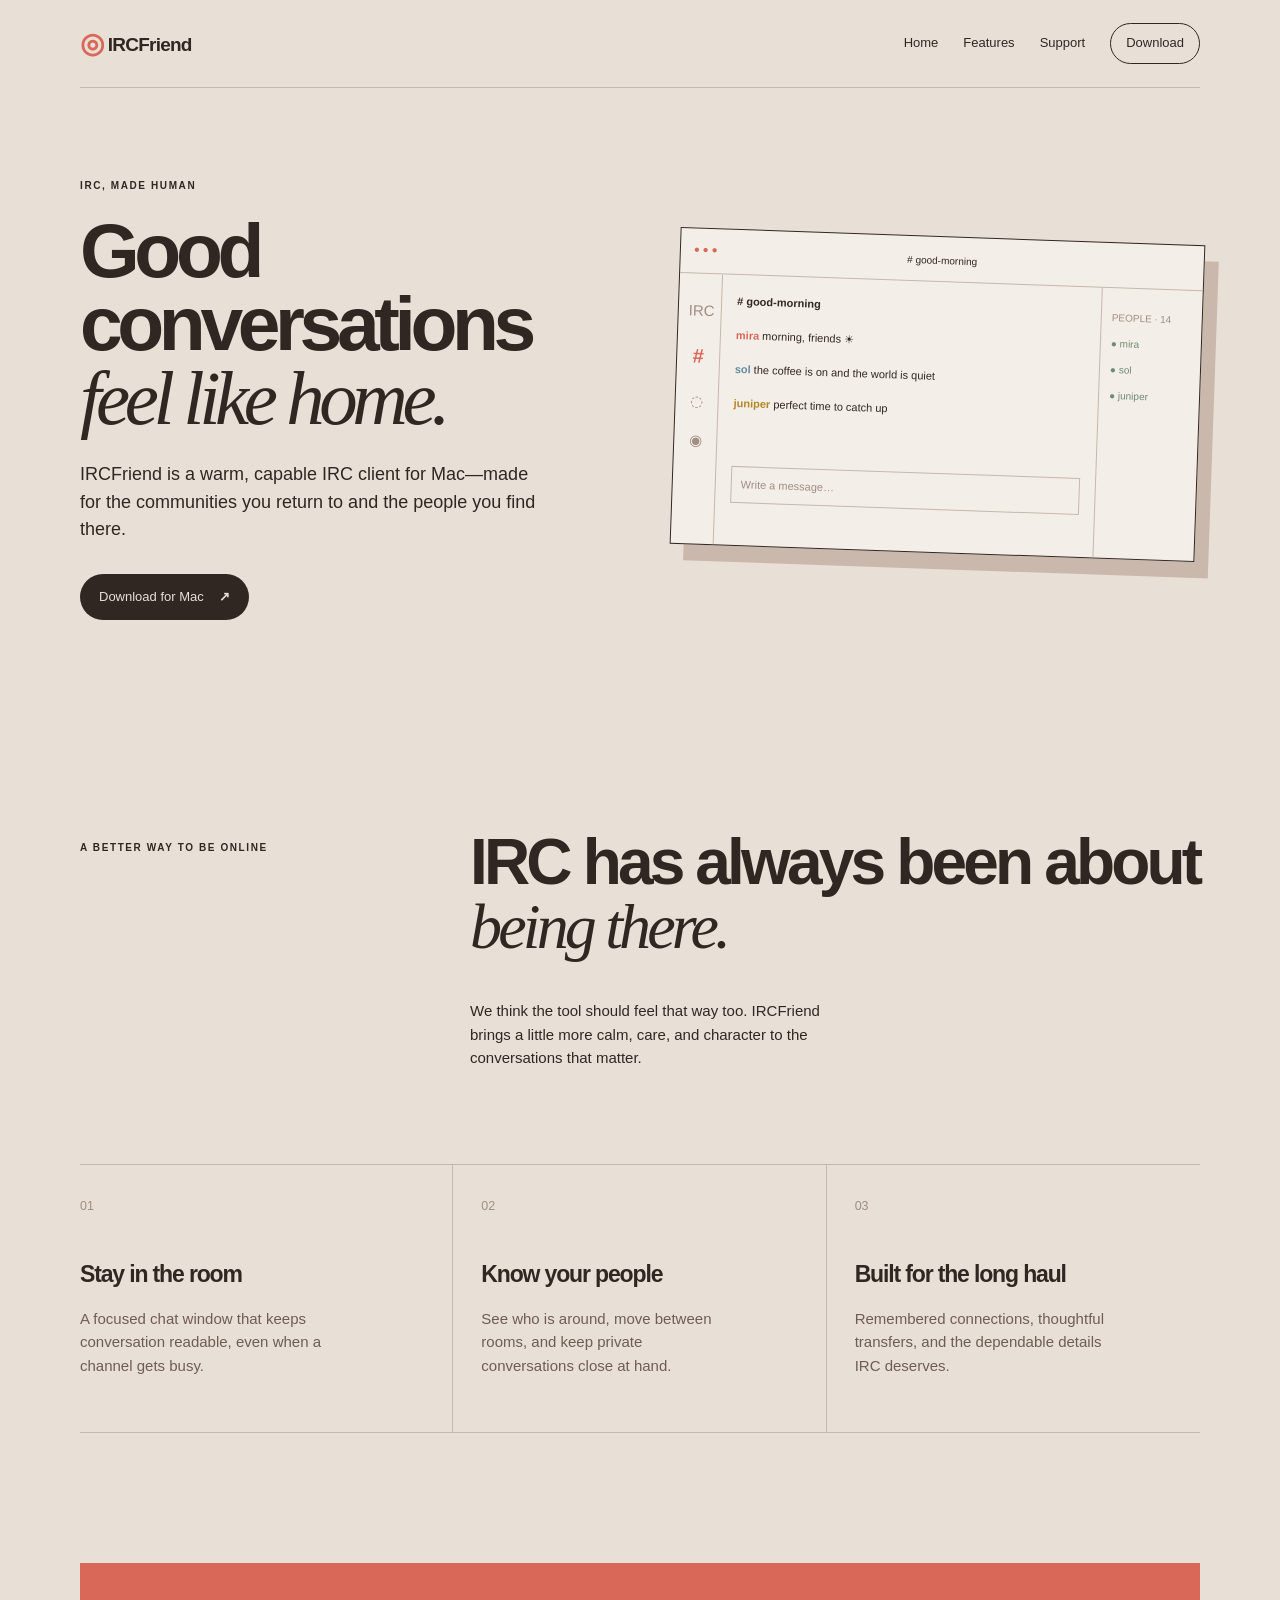
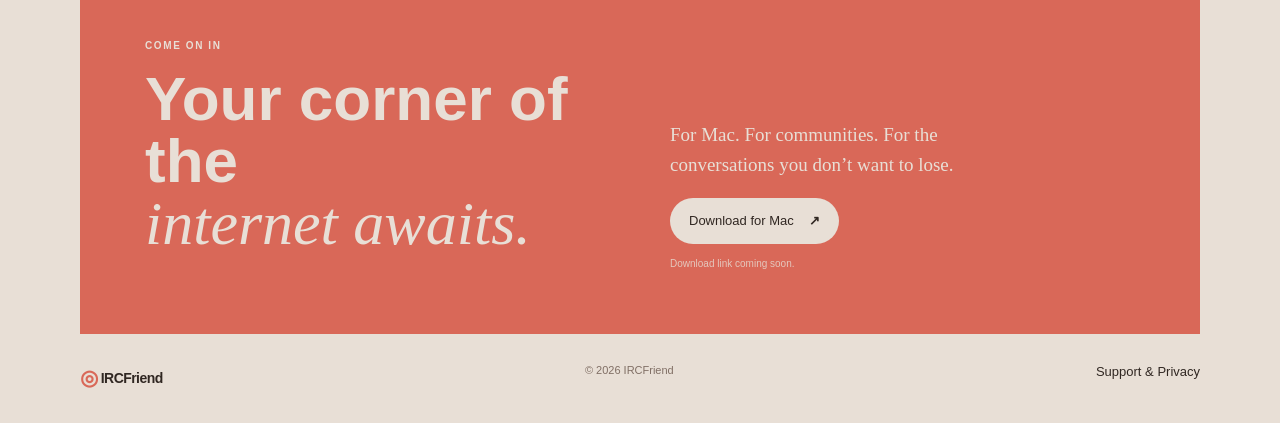
==== index.html @ 3aee5e6c "Add files via upload" ====
<!doctype html><html lang="en"><head><meta charset="utf-8"><meta name="viewport" content="width=device-width,initial-scale=1"><title>IRCFriend — IRC, made human</title><link rel="stylesheet" href="styles.css"></head><body><header><a class="brand" href="index.html"><span>◎</span> IRCFriend</a><nav><a href="index.html">Home</a><a href="#features">Features</a><a href="support.html">Support</a><a class="button small" href="#download">Download</a></nav></header><main><section class="hero"><div><p class="eyebrow">IRC, made human</p><h1>Good conversations<br><i>feel like home.</i></h1><p class="lead">IRCFriend is a warm, capable IRC client for Mac—made for the communities you return to and the people you find there.</p><a class="button" href="#download">Download for Mac <b>↗</b></a></div><div class="chat"><div class="dots">● ● ● <span># good-morning</span></div><div class="chat-inner"><aside>IRC<br><strong>#</strong><br>◌<br>◉</aside><article><strong># good-morning</strong><p><em>mira</em> morning, friends ☀</p><p><i>sol</i> the coffee is on and the world is quiet</p><p><b>juniper</b> perfect time to catch up</p><div class="compose">Write a message…</div></article><aside class="people">PEOPLE · 14<br><span>● mira</span><br><span>● sol</span><br><span>● juniper</span></aside></div></div></section><section class="intro"><p class="eyebrow">A better way to be online</p><h2>IRC has always been about <i>being there.</i></h2><p>We think the tool should feel that way too. IRCFriend brings a little more calm, care, and character to the conversations that matter.</p></section><section class="features" id="features"><article><small>01</small><h3>Stay in the room</h3><p>A focused chat window that keeps conversation readable, even when a channel gets busy.</p></article><article><small>02</small><h3>Know your people</h3><p>See who is around, move between rooms, and keep private conversations close at hand.</p></article><article><small>03</small><h3>Built for the long haul</h3><p>Remembered connections, thoughtful transfers, and the dependable details IRC deserves.</p></article></section><section class="download" id="download"><div><p class="eyebrow">Come on in</p><h2>Your corner of the<br><i>internet awaits.</i></h2></div><div><p>For Mac. For communities. For the conversations you don’t want to lose.</p><a class="button light" href="#">Download for Mac <b>↗</b></a><small>Download link coming soon.</small></div></section></main><footer><a class="brand" href="index.html"><span>◎</span> IRCFriend</a><span>© 2026 IRCFriend</span><a href="support.html">Support & Privacy</a></footer></body></html>
---- styles.css ----
:root{--ink:#302722;--paper:#e8dfd6;--coral:#d96858;--blue:#658ca0;--line:#c6b8ad}*{box-sizing:border-box}body{margin:0;background:var(--paper);color:var(--ink);font:15px/1.55 Arial,Helvetica,sans-serif}header,footer,main{width:min(1120px,calc(100% - 48px));margin:auto}header{height:88px;display:flex;align-items:center;justify-content:space-between;border-bottom:1px solid var(--line)}.brand{font-weight:bold;font-size:19px;letter-spacing:-.04em;color:var(--ink);text-decoration:none}.brand span{font-size:28px;color:var(--coral);vertical-align:-2px}nav{display:flex;gap:25px;align-items:center}nav a,footer a{color:var(--ink);text-decoration:none;font-size:13px}.button{display:inline-block;background:var(--ink);color:var(--paper);padding:13px 19px;border-radius:99px;text-decoration:none;font-size:13px}.button b{margin-left:12px}.button.small{padding:9px 15px;border:1px solid var(--ink);background:transparent;color:var(--ink)}.hero{min-height:600px;display:grid;grid-template-columns:1fr 1fr;gap:70px;align-items:center;padding:80px 0}.eyebrow{text-transform:uppercase;letter-spacing:.16em;font-size:10px;font-weight:bold}.hero h1,h1{font-size:clamp(48px,6vw,78px);line-height:.96;letter-spacing:-.07em;margin:20px 0}.hero h1 i,h1 i,h2 i{font-family:Georgia,serif;font-weight:normal}.lead{font-size:18px;max-width:470px;margin:25px 0 30px}.chat{background:#f4eee8;border:1px solid var(--ink);box-shadow:14px 16px 0 #cbb8ac;transform:rotate(2deg)}.dots{padding:13px;border-bottom:1px solid var(--line);font-size:10px;color:var(--coral)}.dots span{display:block;text-align:center;margin-top:-13px;color:var(--ink)}.chat-inner{display:grid;grid-template-columns:42px 1fr 100px;min-height:270px}.chat-inner aside{padding:17px 10px;text-align:center;line-height:2.6;color:#a08e83}.chat-inner aside strong{color:var(--coral);font-size:20px}.chat-inner article{border-inline:1px solid var(--line);padding:18px 15px;font-size:11px}.chat-inner article p{margin:17px 0}.chat-inner article em{color:var(--coral);font-style:normal;font-weight:bold}.chat-inner article i{color:var(--blue);font-style:normal;font-weight:bold}.chat-inner article b{color:#b28726}.compose{border:1px solid var(--line);padding:9px;color:#a08e83;margin-top:54px}.people{text-align:left!important;font-size:10px}.people span{color:#6e8b73}.intro{padding:130px 0 80px;display:grid;grid-template-columns:1fr 2fr;gap:25px}.intro h2{font-size:clamp(42px,5vw,65px);line-height:1;letter-spacing:-.06em;margin:0}.intro>p:last-child{grid-column:2;max-width:390px}.features{display:grid;grid-template-columns:repeat(3,1fr);border-block:1px solid var(--line);margin-bottom:130px}.features article{padding:28px 28px 40px 0;border-right:1px solid var(--line)}.features article+article{padding-left:28px}.features article:last-child{border:0}.features small{color:#a08e83}.features h3{font-size:23px;letter-spacing:-.05em;margin:40px 0 12px}.features p{color:#6e5d54;max-width:250px}.download{background:var(--coral);color:var(--paper);padding:65px;display:grid;grid-template-columns:1fr 1fr;gap:60px}.download h2{font-size:clamp(42px,5vw,62px);line-height:1;margin:15px 0}.download>div:last-child{align-self:end;max-width:300px;font-family:Georgia,serif;font-size:19px}.light{background:var(--paper);color:var(--ink);font-family:Arial;font-size:13px}.download small{display:block;font:10px Arial;margin-top:14px;opacity:.8}.narrow{max-width:780px;padding:90px 0 120px}.narrow h1{font-size:65px}.narrow h2{font-size:36px;margin-top:55px}.narrow h3{margin-top:35px}.narrow a{color:#9d473c}.narrow hr{border:0;border-top:1px solid var(--line);margin:60px 0}footer{padding:28px 0;display:flex;justify-content:space-between;gap:20px;color:#806f65;font-size:11px}footer .brand{font-size:14px}footer .brand span{font-size:21px}@media(max-width:700px){header{height:72px}nav a:not(.button){display:none}.hero{display:block;padding:65px 0}.chat{margin-top:65px}.intro{display:block;padding:90px 0 60px}.intro h2{margin:20px 0}.features{display:block;margin-bottom:80px}.features article,.features article+article{border-right:0;border-bottom:1px solid var(--line);padding:25px 0 35px}.download{display:block;padding:45px 28px}.download>div:last-child{margin-top:45px}.narrow{padding:65px 0}.narrow h1{font-size:50px}footer{flex-wrap:wrap}}
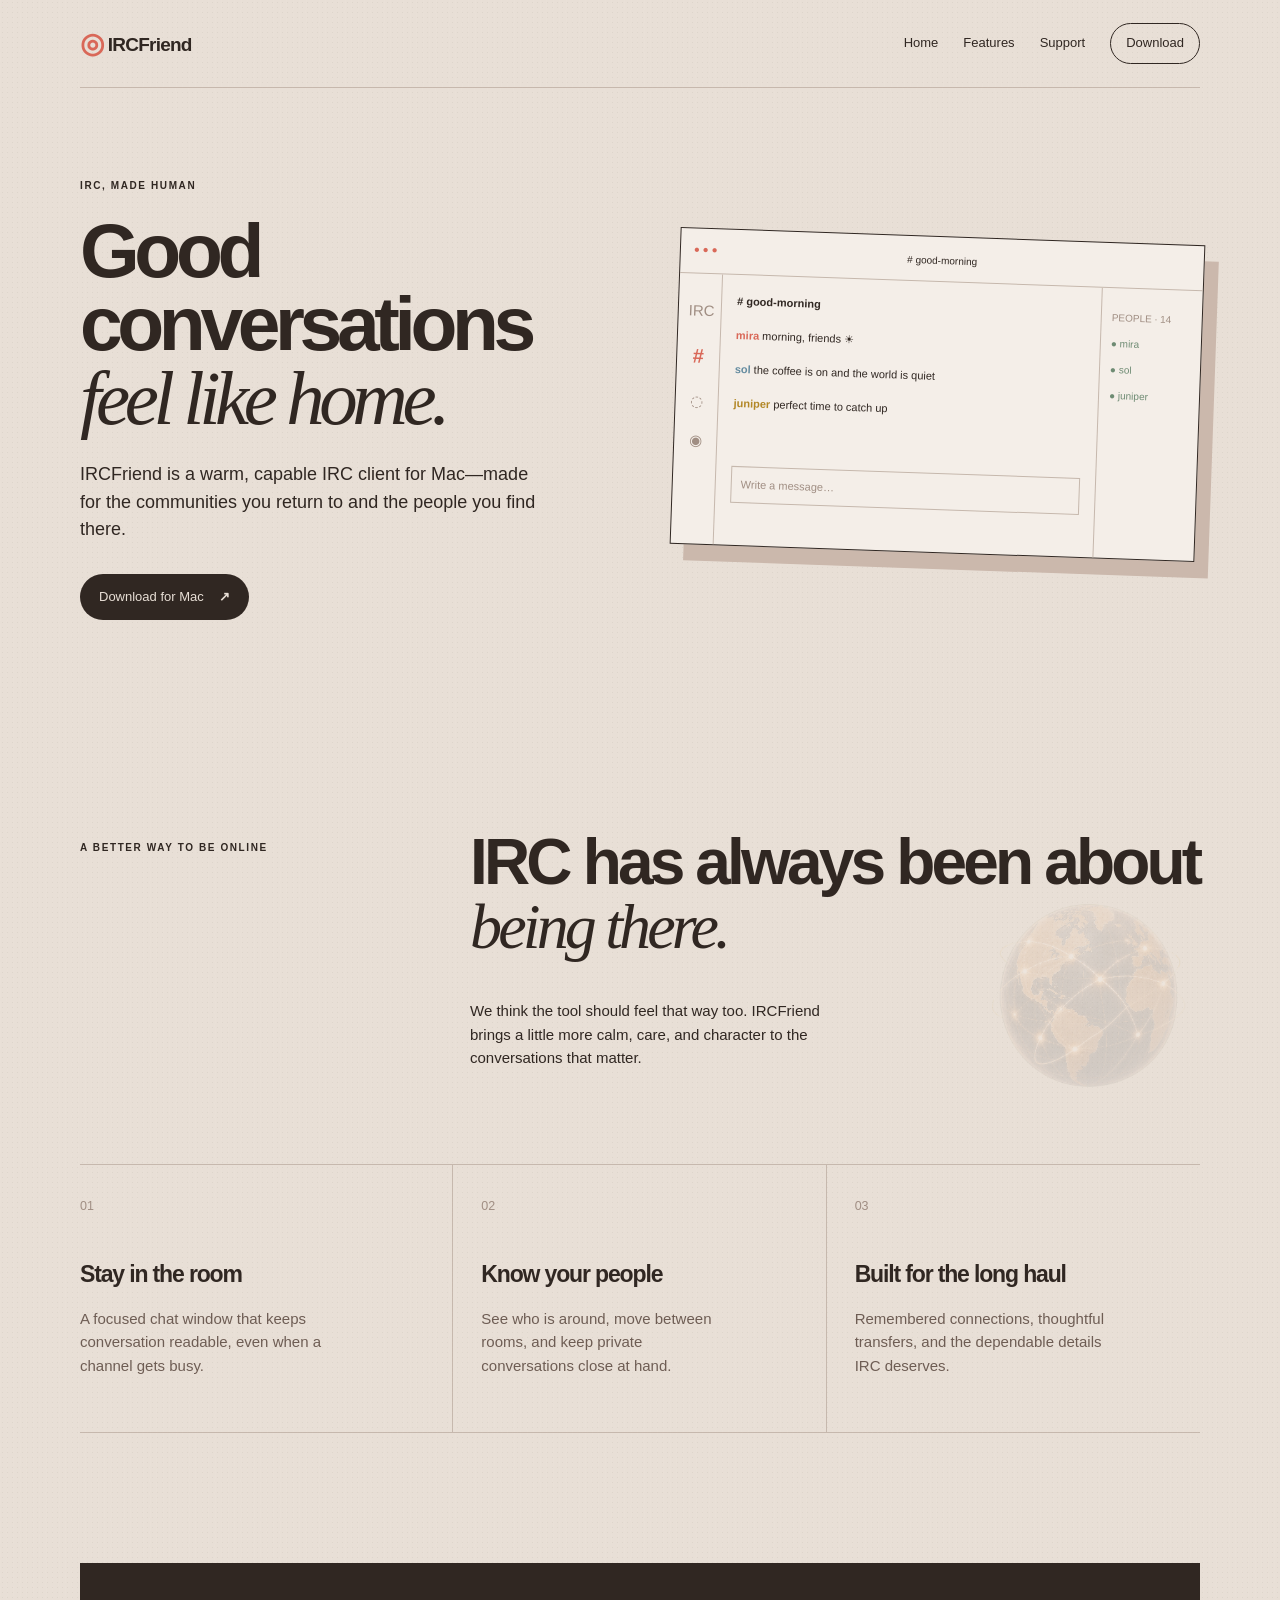
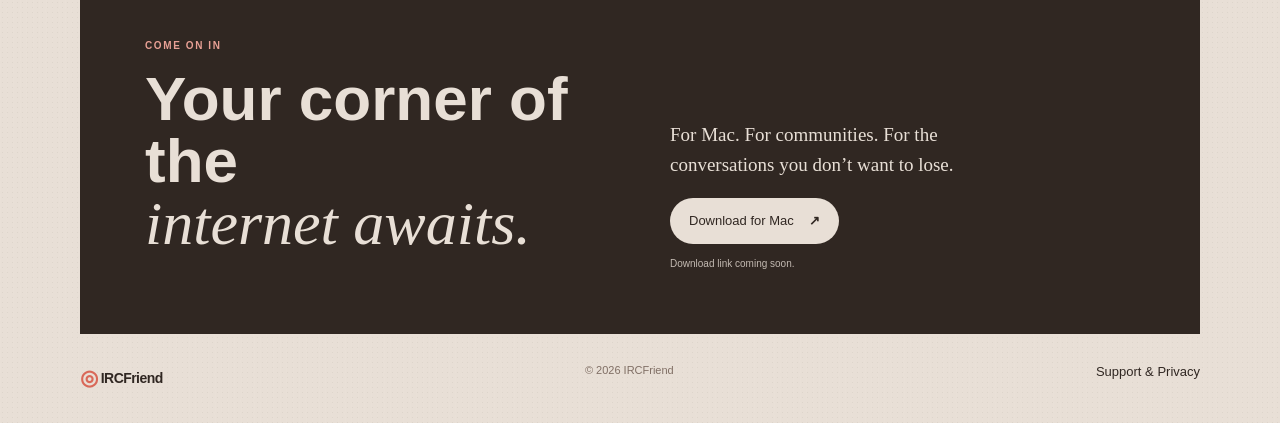
==== commit 30354680: "Add files via upload" ====
--- a/index.html
+++ b/index.html
@@ -1 +1 @@
-<!doctype html><html lang="en"><head><meta charset="utf-8"><meta name="viewport" content="width=device-width,initial-scale=1"><title>IRCFriend — IRC, made human</title><link rel="stylesheet" href="styles.css"></head><body><header><a class="brand" href="index.html"><span>◎</span> IRCFriend</a><nav><a href="index.html">Home</a><a href="#features">Features</a><a href="support.html">Support</a><a class="button small" href="#download">Download</a></nav></header><main><section class="hero"><div><p class="eyebrow">IRC, made human</p><h1>Good conversations<br><i>feel like home.</i></h1><p class="lead">IRCFriend is a warm, capable IRC client for Mac—made for the communities you return to and the people you find there.</p><a class="button" href="#download">Download for Mac <b>↗</b></a></div><div class="chat"><div class="dots">● ● ● <span># good-morning</span></div><div class="chat-inner"><aside>IRC<br><strong>#</strong><br>◌<br>◉</aside><article><strong># good-morning</strong><p><em>mira</em> morning, friends ☀</p><p><i>sol</i> the coffee is on and the world is quiet</p><p><b>juniper</b> perfect time to catch up</p><div class="compose">Write a message…</div></article><aside class="people">PEOPLE · 14<br><span>● mira</span><br><span>● sol</span><br><span>● juniper</span></aside></div></div></section><section class="intro"><p class="eyebrow">A better way to be online</p><h2>IRC has always been about <i>being there.</i></h2><p>We think the tool should feel that way too. IRCFriend brings a little more calm, care, and character to the conversations that matter.</p></section><section class="features" id="features"><article><small>01</small><h3>Stay in the room</h3><p>A focused chat window that keeps conversation readable, even when a channel gets busy.</p></article><article><small>02</small><h3>Know your people</h3><p>See who is around, move between rooms, and keep private conversations close at hand.</p></article><article><small>03</small><h3>Built for the long haul</h3><p>Remembered connections, thoughtful transfers, and the dependable details IRC deserves.</p></article></section><section class="download" id="download"><div><p class="eyebrow">Come on in</p><h2>Your corner of the<br><i>internet awaits.</i></h2></div><div><p>For Mac. For communities. For the conversations you don’t want to lose.</p><a class="button light" href="#">Download for Mac <b>↗</b></a><small>Download link coming soon.</small></div></section></main><footer><a class="brand" href="index.html"><span>◎</span> IRCFriend</a><span>© 2026 IRCFriend</span><a href="support.html">Support & Privacy</a></footer></body></html>
+<!doctype html><html lang="en"><head><meta charset="utf-8"><meta name="viewport" content="width=device-width,initial-scale=1"><title>IRCFriend — IRC, made human</title><link rel="stylesheet" href="styles-v2.css"></head><body><header><a class="brand" href="index.html"><span>◎</span> IRCFriend</a><nav><a href="index.html">Home</a><a href="#features">Features</a><a href="support.html">Support</a><a class="button small" href="#download">Download</a></nav></header><main><section class="hero"><div><p class="eyebrow">IRC, made human</p><h1>Good conversations<br><i>feel like home.</i></h1><p class="lead">IRCFriend is a warm, capable IRC client for Mac—made for the communities you return to and the people you find there.</p><a class="button" href="#download">Download for Mac <b>↗</b></a></div><div class="chat"><div class="dots">● ● ● <span># good-morning</span></div><div class="chat-inner"><aside>IRC<br><strong>#</strong><br>◌<br>◉</aside><article><strong># good-morning</strong><p><em>mira</em> morning, friends ☀</p><p><i>sol</i> the coffee is on and the world is quiet</p><p><b>juniper</b> perfect time to catch up</p><div class="compose">Write a message…</div></article><aside class="people">PEOPLE · 14<br><span>● mira</span><br><span>● sol</span><br><span>● juniper</span></aside></div></div></section><section class="intro"><p class="eyebrow">A better way to be online</p><h2>IRC has always been about <i>being there.</i></h2><p>We think the tool should feel that way too. IRCFriend brings a little more calm, care, and character to the conversations that matter.</p></section><section class="features" id="features"><article><small>01</small><h3>Stay in the room</h3><p>A focused chat window that keeps conversation readable, even when a channel gets busy.</p></article><article><small>02</small><h3>Know your people</h3><p>See who is around, move between rooms, and keep private conversations close at hand.</p></article><article><small>03</small><h3>Built for the long haul</h3><p>Remembered connections, thoughtful transfers, and the dependable details IRC deserves.</p></article></section><section class="download" id="download"><div><p class="eyebrow">Come on in</p><h2>Your corner of the<br><i>internet awaits.</i></h2></div><div><p>For Mac. For communities. For the conversations you don’t want to lose.</p><a class="button light" href="#">Download for Mac <b>↗</b></a><small>Download link coming soon.</small></div></section></main><footer><a class="brand" href="index.html"><span>◎</span> IRCFriend</a><span>© 2026 IRCFriend</span><a href="support.html">Support & Privacy</a></footer></body></html>
--- a/styles-v2.css
+++ b/styles-v2.css
@@ -0,0 +1,5 @@
+:root{--ink:#302722;--paper:#e8dfd6;--coral:#d96858;--blue:#658ca0;--line:#c6b8ad}*{box-sizing:border-box}body{margin:0;background-color:var(--paper);background-image:radial-gradient(rgba(48,39,34,.055) .7px,transparent .8px),repeating-linear-gradient(93deg,rgba(255,255,255,.035) 0,rgba(255,255,255,.035) 1px,transparent 1px,transparent 7px);background-size:5px 5px,13px 13px;color:var(--ink);font:15px/1.55 Arial,Helvetica,sans-serif}header,footer,main{width:min(1120px,calc(100% - 48px));margin:auto}header{height:88px;display:flex;align-items:center;justify-content:space-between;border-bottom:1px solid var(--line)}.brand{font-weight:bold;font-size:19px;letter-spacing:-.04em;color:var(--ink);text-decoration:none}.brand span{font-size:28px;color:var(--coral);vertical-align:-2px}nav{display:flex;gap:25px;align-items:center}nav a,footer a{color:var(--ink);text-decoration:none;font-size:13px}.button{display:inline-block;background:var(--ink);color:var(--paper);padding:13px 19px;border-radius:99px;text-decoration:none;font-size:13px}.button b{margin-left:12px}.button.small{padding:9px 15px;border:1px solid var(--ink);background:transparent;color:var(--ink)}.hero{min-height:600px;display:grid;grid-template-columns:1fr 1fr;gap:70px;align-items:center;padding:80px 0}.eyebrow{text-transform:uppercase;letter-spacing:.16em;font-size:10px;font-weight:bold}.hero h1,h1{font-size:clamp(48px,6vw,78px);line-height:.96;letter-spacing:-.07em;margin:20px 0}.hero h1 i,h1 i,h2 i{font-family:Georgia,serif;font-weight:normal}.lead{font-size:18px;max-width:470px;margin:25px 0 30px}.chat{background:#f4eee8;border:1px solid var(--ink);box-shadow:14px 16px 0 #cbb8ac;transform:rotate(2deg)}.dots{padding:13px;border-bottom:1px solid var(--line);font-size:10px;color:var(--coral)}.dots span{display:block;text-align:center;margin-top:-13px;color:var(--ink)}.chat-inner{display:grid;grid-template-columns:42px 1fr 100px;min-height:270px}.chat-inner aside{padding:17px 10px;text-align:center;line-height:2.6;color:#a08e83}.chat-inner aside strong{color:var(--coral);font-size:20px}.chat-inner article{border-inline:1px solid var(--line);padding:18px 15px;font-size:11px}.chat-inner article p{margin:17px 0}.chat-inner article em{color:var(--coral);font-style:normal;font-weight:bold}.chat-inner article i{color:var(--blue);font-style:normal;font-weight:bold}.chat-inner article b{color:#b28726}.compose{border:1px solid var(--line);padding:9px;color:#a08e83;margin-top:54px}.people{text-align:left!important;font-size:10px}.people span{color:#6e8b73}.intro{padding:130px 0 80px;display:grid;grid-template-columns:1fr 2fr;gap:25px}.intro h2{font-size:clamp(42px,5vw,65px);line-height:1;letter-spacing:-.06em;margin:0}.intro>p:last-child{grid-column:2;max-width:390px}.features{display:grid;grid-template-columns:repeat(3,1fr);border-block:1px solid var(--line);margin-bottom:130px}.features article{padding:28px 28px 40px 0;border-right:1px solid var(--line)}.features article+article{padding-left:28px}.features article:last-child{border:0}.features small{color:#a08e83}.features h3{font-size:23px;letter-spacing:-.05em;margin:40px 0 12px}.features p{color:#6e5d54;max-width:250px}.download{background:var(--ink);color:var(--paper);padding:65px;display:grid;grid-template-columns:1fr 1fr;gap:60px}.download .eyebrow{color:#e8a095}.download h2{font-size:clamp(42px,5vw,62px);line-height:1;margin:15px 0}.download>div:last-child{align-self:end;max-width:300px;font-family:Georgia,serif;font-size:19px}.light{background:var(--paper);color:var(--ink);font-family:Arial;font-size:13px}.download small{display:block;font:10px Arial;margin-top:14px;opacity:.8}.narrow{max-width:780px;padding:90px 0 120px}.narrow h1{font-size:65px}.narrow h2{font-size:36px;margin-top:55px}.narrow h3{margin-top:35px}.narrow a{color:#9d473c}.narrow hr{border:0;border-top:1px solid var(--line);margin:60px 0}footer{padding:28px 0;display:flex;justify-content:space-between;gap:20px;color:#806f65;font-size:11px}footer .brand{font-size:14px}footer .brand span{font-size:21px}@media(max-width:700px){header{height:72px}nav a:not(.button){display:none}.hero{display:block;padding:65px 0}.chat{margin-top:65px}.intro{display:block;padding:90px 0 60px}.intro h2{margin:20px 0}.features{display:block;margin-bottom:80px}.features article,.features article+article{border-right:0;border-bottom:1px solid var(--line);padding:25px 0 35px}.download{display:block;padding:45px 28px}.download>div:last-child{margin-top:45px}.narrow{padding:65px 0}.narrow h1{font-size:50px}footer{flex-wrap:wrap}}
+ .hero{position:relative}.hero:after{display:none}.intro{position:relative;isolation:isolate}.intro:after{content:"";position:absolute;z-index:-1;right:0;top:42%;width:min(220px,22vw);aspect-ratio:1;background:url("images/ircfriend-globe.png") center/contain no-repeat;opacity:.22;pointer-events:none}.intro h2,.intro>p{position:relative;z-index:1}.narrow{position:relative}.narrow:after{content:"";position:absolute;right:-40px;top:100px;width:180px;height:240px;background:url("images/join-room-door.png") center/contain no-repeat;opacity:.5;pointer-events:none}@media(max-width:700px){.hero:after{width:80px;height:80px;right:0;top:8px}.intro:after{right:50%;top:55%;width:170px;transform:translateX(50%)}.narrow:after{position:relative;right:auto;top:auto;width:150px;height:190px;margin:35px auto 0}}
+/* The real IRCFriend Chat window is the hero visual. */
+.chat-card{aspect-ratio:1.18;background:transparent url("images/chat-window-final.png") center/cover no-repeat;border:0;box-shadow:none;overflow:hidden;transform:none}
+.chat-card>*{display:none}
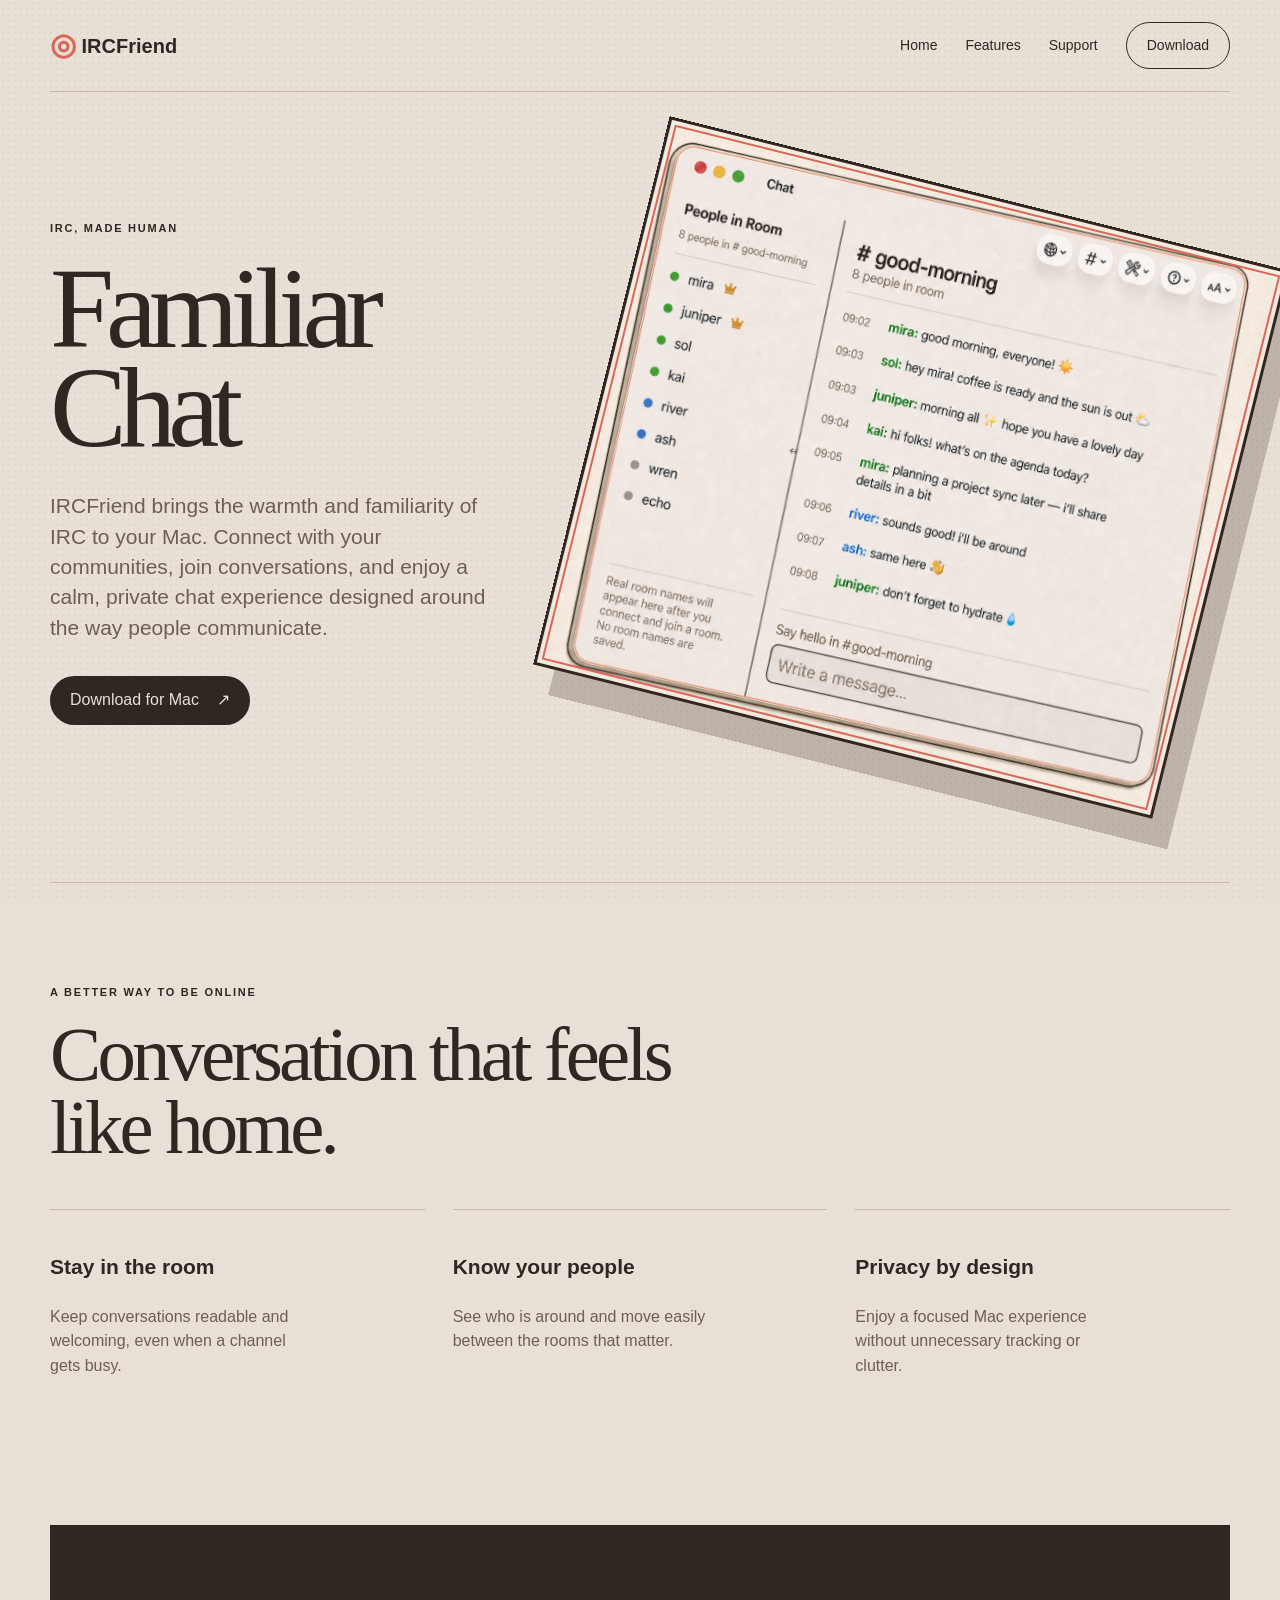
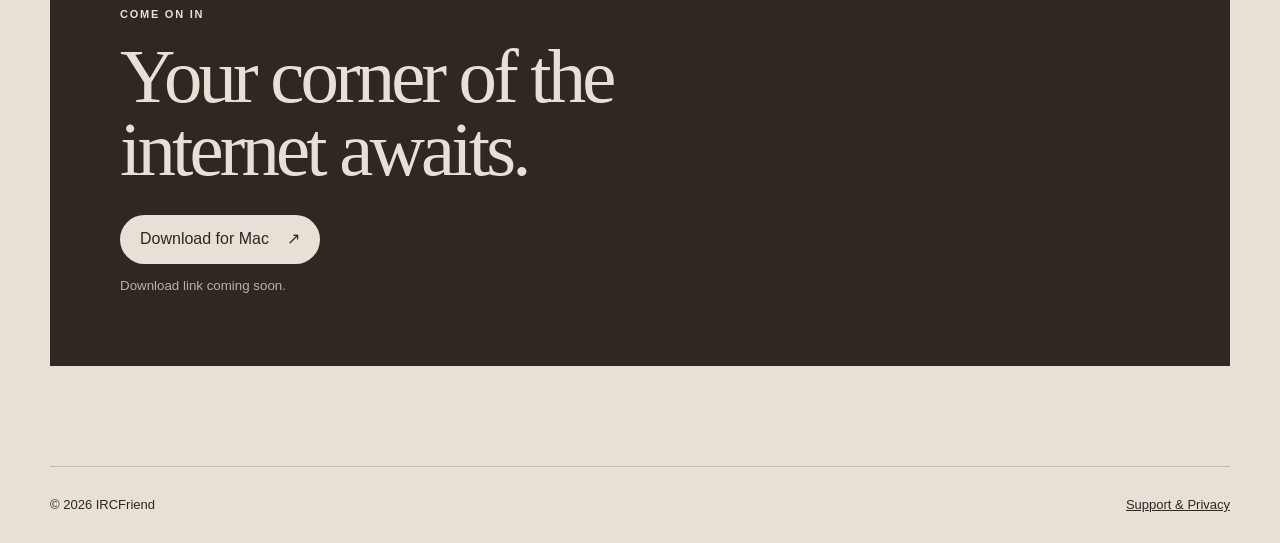
==== commit 4b0101d2: "Add files via upload" ====
--- a/index.html
+++ b/index.html
@@ -1 +1,59 @@
-<!doctype html><html lang="en"><head><meta charset="utf-8"><meta name="viewport" content="width=device-width,initial-scale=1"><title>IRCFriend — IRC, made human</title><link rel="stylesheet" href="styles-v2.css"></head><body><header><a class="brand" href="index.html"><span>◎</span> IRCFriend</a><nav><a href="index.html">Home</a><a href="#features">Features</a><a href="support.html">Support</a><a class="button small" href="#download">Download</a></nav></header><main><section class="hero"><div><p class="eyebrow">IRC, made human</p><h1>Good conversations<br><i>feel like home.</i></h1><p class="lead">IRCFriend is a warm, capable IRC client for Mac—made for the communities you return to and the people you find there.</p><a class="button" href="#download">Download for Mac <b>↗</b></a></div><div class="chat"><div class="dots">● ● ● <span># good-morning</span></div><div class="chat-inner"><aside>IRC<br><strong>#</strong><br>◌<br>◉</aside><article><strong># good-morning</strong><p><em>mira</em> morning, friends ☀</p><p><i>sol</i> the coffee is on and the world is quiet</p><p><b>juniper</b> perfect time to catch up</p><div class="compose">Write a message…</div></article><aside class="people">PEOPLE · 14<br><span>● mira</span><br><span>● sol</span><br><span>● juniper</span></aside></div></div></section><section class="intro"><p class="eyebrow">A better way to be online</p><h2>IRC has always been about <i>being there.</i></h2><p>We think the tool should feel that way too. IRCFriend brings a little more calm, care, and character to the conversations that matter.</p></section><section class="features" id="features"><article><small>01</small><h3>Stay in the room</h3><p>A focused chat window that keeps conversation readable, even when a channel gets busy.</p></article><article><small>02</small><h3>Know your people</h3><p>See who is around, move between rooms, and keep private conversations close at hand.</p></article><article><small>03</small><h3>Built for the long haul</h3><p>Remembered connections, thoughtful transfers, and the dependable details IRC deserves.</p></article></section><section class="download" id="download"><div><p class="eyebrow">Come on in</p><h2>Your corner of the<br><i>internet awaits.</i></h2></div><div><p>For Mac. For communities. For the conversations you don’t want to lose.</p><a class="button light" href="#">Download for Mac <b>↗</b></a><small>Download link coming soon.</small></div></section></main><footer><a class="brand" href="index.html"><span>◎</span> IRCFriend</a><span>© 2026 IRCFriend</span><a href="support.html">Support & Privacy</a></footer></body></html>
+<!doctype html>
+<html lang="en">
+<head>
+  <meta charset="utf-8">
+  <meta name="viewport" content="width=device-width, initial-scale=1">
+  <title>IRCFriend — Familiar chat for Mac</title>
+  <link rel="stylesheet" href="styles-v2.css">
+</head>
+<body>
+  <header class="site-header">
+    <a class="brand" href="index.html"><span>◎</span> IRCFriend</a>
+    <nav class="site-nav" aria-label="Main navigation">
+      <a href="index.html">Home</a>
+      <a href="#features">Features</a>
+      <a href="support.html">Support</a>
+      <a class="outline-button" href="#download">Download</a>
+    </nav>
+  </header>
+
+  <main>
+    <section class="intro-layout">
+      <div class="intro-copy">
+        <p class="eyebrow">IRC, made human</p>
+        <h1>Familiar<br>Chat</h1>
+        <p class="intro-description">
+          IRCFriend brings the warmth and familiarity of IRC to your Mac.
+          Connect with your communities, join conversations, and enjoy a calm,
+          private chat experience designed around the way people communicate.
+        </p>
+        <a class="primary-button" href="#download">Download for Mac <span>↗</span></a>
+      </div>
+
+      <div class="chat-frame" aria-label="IRCFriend chat window preview"></div>
+    </section>
+
+    <section class="feature-section" id="features">
+      <p class="eyebrow">A better way to be online</p>
+      <h2>Conversation that feels like home.</h2>
+      <div class="feature-grid">
+        <article><h3>Stay in the room</h3><p>Keep conversations readable and welcoming, even when a channel gets busy.</p></article>
+        <article><h3>Know your people</h3><p>See who is around and move easily between the rooms that matter.</p></article>
+        <article><h3>Privacy by design</h3><p>Enjoy a focused Mac experience without unnecessary tracking or clutter.</p></article>
+      </div>
+    </section>
+
+    <section class="download-section" id="download">
+      <p class="eyebrow">Come on in</p>
+      <h2>Your corner of the internet awaits.</h2>
+      <a class="light-button" href="#">Download for Mac <span>↗</span></a>
+      <small>Download link coming soon.</small>
+    </section>
+  </main>
+
+  <footer class="site-footer">
+    <span>© 2026 IRCFriend</span>
+    <a href="support.html">Support &amp; Privacy</a>
+  </footer>
+</body>
+</html>
--- a/styles-v2.css
+++ b/styles-v2.css
@@ -1,5 +1,115 @@
-:root{--ink:#302722;--paper:#e8dfd6;--coral:#d96858;--blue:#658ca0;--line:#c6b8ad}*{box-sizing:border-box}body{margin:0;background-color:var(--paper);background-image:radial-gradient(rgba(48,39,34,.055) .7px,transparent .8px),repeating-linear-gradient(93deg,rgba(255,255,255,.035) 0,rgba(255,255,255,.035) 1px,transparent 1px,transparent 7px);background-size:5px 5px,13px 13px;color:var(--ink);font:15px/1.55 Arial,Helvetica,sans-serif}header,footer,main{width:min(1120px,calc(100% - 48px));margin:auto}header{height:88px;display:flex;align-items:center;justify-content:space-between;border-bottom:1px solid var(--line)}.brand{font-weight:bold;font-size:19px;letter-spacing:-.04em;color:var(--ink);text-decoration:none}.brand span{font-size:28px;color:var(--coral);vertical-align:-2px}nav{display:flex;gap:25px;align-items:center}nav a,footer a{color:var(--ink);text-decoration:none;font-size:13px}.button{display:inline-block;background:var(--ink);color:var(--paper);padding:13px 19px;border-radius:99px;text-decoration:none;font-size:13px}.button b{margin-left:12px}.button.small{padding:9px 15px;border:1px solid var(--ink);background:transparent;color:var(--ink)}.hero{min-height:600px;display:grid;grid-template-columns:1fr 1fr;gap:70px;align-items:center;padding:80px 0}.eyebrow{text-transform:uppercase;letter-spacing:.16em;font-size:10px;font-weight:bold}.hero h1,h1{font-size:clamp(48px,6vw,78px);line-height:.96;letter-spacing:-.07em;margin:20px 0}.hero h1 i,h1 i,h2 i{font-family:Georgia,serif;font-weight:normal}.lead{font-size:18px;max-width:470px;margin:25px 0 30px}.chat{background:#f4eee8;border:1px solid var(--ink);box-shadow:14px 16px 0 #cbb8ac;transform:rotate(2deg)}.dots{padding:13px;border-bottom:1px solid var(--line);font-size:10px;color:var(--coral)}.dots span{display:block;text-align:center;margin-top:-13px;color:var(--ink)}.chat-inner{display:grid;grid-template-columns:42px 1fr 100px;min-height:270px}.chat-inner aside{padding:17px 10px;text-align:center;line-height:2.6;color:#a08e83}.chat-inner aside strong{color:var(--coral);font-size:20px}.chat-inner article{border-inline:1px solid var(--line);padding:18px 15px;font-size:11px}.chat-inner article p{margin:17px 0}.chat-inner article em{color:var(--coral);font-style:normal;font-weight:bold}.chat-inner article i{color:var(--blue);font-style:normal;font-weight:bold}.chat-inner article b{color:#b28726}.compose{border:1px solid var(--line);padding:9px;color:#a08e83;margin-top:54px}.people{text-align:left!important;font-size:10px}.people span{color:#6e8b73}.intro{padding:130px 0 80px;display:grid;grid-template-columns:1fr 2fr;gap:25px}.intro h2{font-size:clamp(42px,5vw,65px);line-height:1;letter-spacing:-.06em;margin:0}.intro>p:last-child{grid-column:2;max-width:390px}.features{display:grid;grid-template-columns:repeat(3,1fr);border-block:1px solid var(--line);margin-bottom:130px}.features article{padding:28px 28px 40px 0;border-right:1px solid var(--line)}.features article+article{padding-left:28px}.features article:last-child{border:0}.features small{color:#a08e83}.features h3{font-size:23px;letter-spacing:-.05em;margin:40px 0 12px}.features p{color:#6e5d54;max-width:250px}.download{background:var(--ink);color:var(--paper);padding:65px;display:grid;grid-template-columns:1fr 1fr;gap:60px}.download .eyebrow{color:#e8a095}.download h2{font-size:clamp(42px,5vw,62px);line-height:1;margin:15px 0}.download>div:last-child{align-self:end;max-width:300px;font-family:Georgia,serif;font-size:19px}.light{background:var(--paper);color:var(--ink);font-family:Arial;font-size:13px}.download small{display:block;font:10px Arial;margin-top:14px;opacity:.8}.narrow{max-width:780px;padding:90px 0 120px}.narrow h1{font-size:65px}.narrow h2{font-size:36px;margin-top:55px}.narrow h3{margin-top:35px}.narrow a{color:#9d473c}.narrow hr{border:0;border-top:1px solid var(--line);margin:60px 0}footer{padding:28px 0;display:flex;justify-content:space-between;gap:20px;color:#806f65;font-size:11px}footer .brand{font-size:14px}footer .brand span{font-size:21px}@media(max-width:700px){header{height:72px}nav a:not(.button){display:none}.hero{display:block;padding:65px 0}.chat{margin-top:65px}.intro{display:block;padding:90px 0 60px}.intro h2{margin:20px 0}.features{display:block;margin-bottom:80px}.features article,.features article+article{border-right:0;border-bottom:1px solid var(--line);padding:25px 0 35px}.download{display:block;padding:45px 28px}.download>div:last-child{margin-top:45px}.narrow{padding:65px 0}.narrow h1{font-size:50px}footer{flex-wrap:wrap}}
- .hero{position:relative}.hero:after{display:none}.intro{position:relative;isolation:isolate}.intro:after{content:"";position:absolute;z-index:-1;right:0;top:42%;width:min(220px,22vw);aspect-ratio:1;background:url("images/ircfriend-globe.png") center/contain no-repeat;opacity:.22;pointer-events:none}.intro h2,.intro>p{position:relative;z-index:1}.narrow{position:relative}.narrow:after{content:"";position:absolute;right:-40px;top:100px;width:180px;height:240px;background:url("images/join-room-door.png") center/contain no-repeat;opacity:.5;pointer-events:none}@media(max-width:700px){.hero:after{width:80px;height:80px;right:0;top:8px}.intro:after{right:50%;top:55%;width:170px;transform:translateX(50%)}.narrow:after{position:relative;right:auto;top:auto;width:150px;height:190px;margin:35px auto 0}}
-/* The real IRCFriend Chat window is the hero visual. */
-.chat-card{aspect-ratio:1.18;background:transparent url("images/chat-window-final.png") center/cover no-repeat;border:0;box-shadow:none;overflow:hidden;transform:none}
-.chat-card>*{display:none}
+:root {
+  --ink: #302722;
+  --paper: #e8dfd6;
+  --coral: #d96858;
+  --line: #c6b8ad;
+  --shadow: rgba(83, 65, 54, 0.28);
+}
+
+* { box-sizing: border-box; }
+
+body {
+  margin: 0;
+  background: var(--paper);
+  color: var(--ink);
+  font: 16px/1.55 Arial, Helvetica, sans-serif;
+}
+
+body::before {
+  content: "";
+  position: fixed;
+  inset: 0;
+  pointer-events: none;
+  opacity: .45;
+  background-image: radial-gradient(rgba(48, 39, 34, .09) .7px, transparent .8px);
+  background-size: 6px 6px;
+}
+
+.site-header,
+.site-footer,
+main {
+  width: min(1180px, calc(100% - 64px));
+  margin: 0 auto;
+}
+
+.site-header {
+  height: 92px;
+  display: flex;
+  align-items: center;
+  justify-content: space-between;
+  border-bottom: 1px solid var(--line);
+}
+
+.brand { color: var(--ink); font-weight: 700; text-decoration: none; font-size: 20px; }
+.brand span { color: var(--coral); font-size: 30px; vertical-align: -2px; }
+.site-nav { display: flex; align-items: center; gap: 28px; }
+.site-nav a { color: var(--ink); text-decoration: none; font-size: 14px; }
+
+.outline-button,
+.primary-button,
+.light-button {
+  display: inline-block;
+  padding: 12px 20px;
+  border-radius: 999px;
+  text-decoration: none;
+}
+
+.outline-button { border: 1px solid var(--ink); }
+.primary-button { background: var(--ink); color: var(--paper); margin-top: 12px; }
+.light-button { background: var(--paper); color: var(--ink); margin-top: 18px; }
+.primary-button span, .light-button span { margin-left: 14px; }
+
+.intro-layout {
+  min-height: 790px;
+  display: grid;
+  grid-template-columns: .85fr 1.15fr;
+  align-items: center;
+  gap: 70px;
+  padding: 80px 0 120px;
+}
+
+.intro-copy { max-width: 470px; }
+.eyebrow { text-transform: uppercase; letter-spacing: .16em; font-size: 11px; font-weight: 700; }
+
+h1 {
+  margin: 22px 0 34px;
+  font: 400 clamp(72px, 9vw, 132px)/.86 Georgia, serif;
+  letter-spacing: -.07em;
+}
+
+.intro-description { max-width: 440px; color: #705e54; font-size: 21px; line-height: 1.45; }
+
+.chat-frame {
+  width: 100%;
+  aspect-ratio: 1333 / 1180;
+  background: url("images/chat-window-final.png") center / contain no-repeat;
+  border: 3px solid var(--ink);
+  outline: 2px solid var(--coral);
+  outline-offset: -9px;
+  box-shadow: 22px 26px 0 var(--shadow);
+  transform: rotate(14deg);
+}
+
+.feature-section { padding: 90px 0; border-top: 1px solid var(--line); }
+h2 { max-width: 650px; margin: 18px 0 44px; font: 400 clamp(42px, 6vw, 78px)/.95 Georgia, serif; letter-spacing: -.05em; }
+.feature-grid { display: grid; grid-template-columns: repeat(3, 1fr); gap: 28px; }
+.feature-grid article { border-top: 1px solid var(--line); padding-top: 20px; }
+.feature-grid h3 { font-size: 21px; }
+.feature-grid p { color: #705e54; max-width: 260px; }
+
+.download-section { margin: 40px 0 100px; padding: 70px; background: var(--ink); color: var(--paper); }
+.download-section h2 { margin-bottom: 10px; }
+.download-section small { display: block; margin-top: 12px; opacity: .75; }
+.site-footer { padding: 28px 0; display: flex; justify-content: space-between; border-top: 1px solid var(--line); font-size: 13px; }
+.site-footer a { color: var(--ink); }
+
+@media (max-width: 760px) {
+  .site-header, .site-footer, main { width: min(100% - 36px, 560px); }
+  .site-header { height: 76px; }
+  .site-nav { gap: 12px; }
+  .site-nav a:not(.outline-button) { display: none; }
+  .intro-layout { display: block; min-height: 0; padding: 70px 0 110px; }
+  .chat-frame { width: 92%; margin: 90px auto 30px; }
+  .feature-grid { grid-template-columns: 1fr; }
+  .download-section { padding: 42px 28px; }
+}
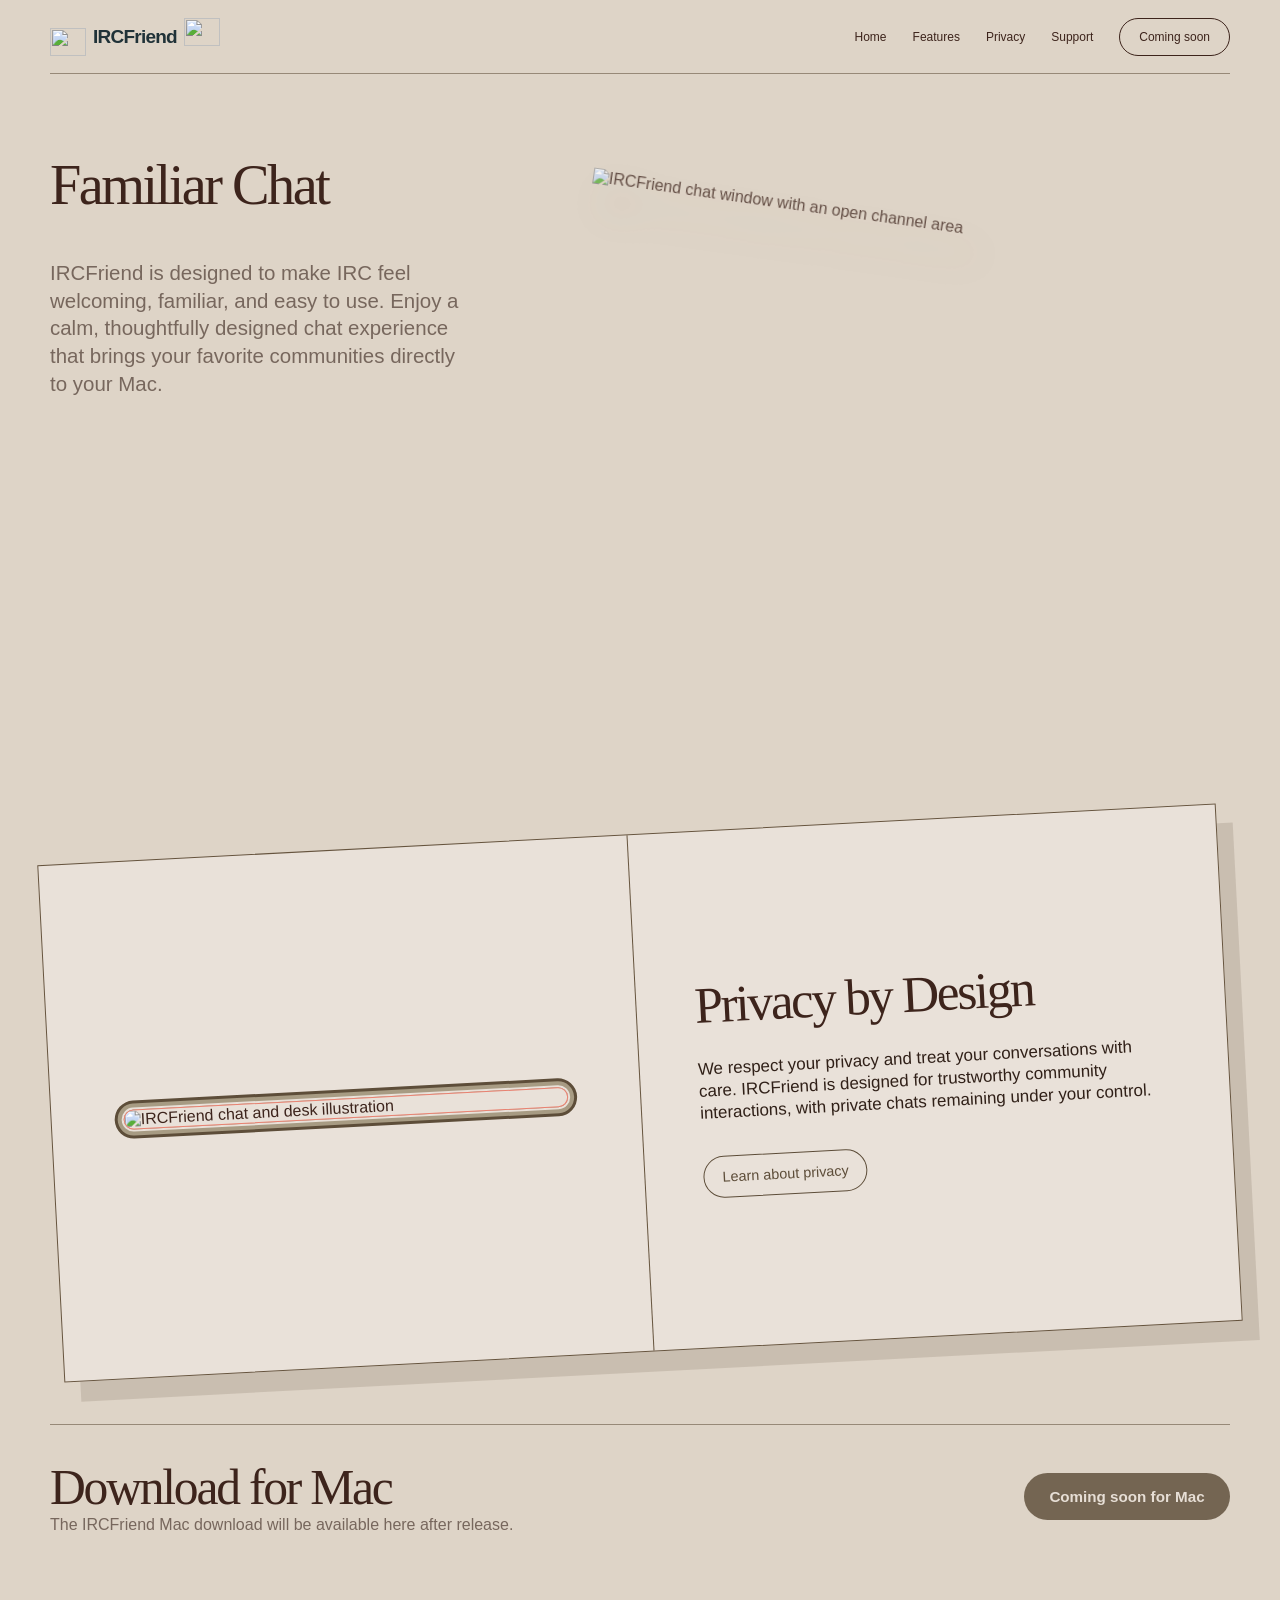
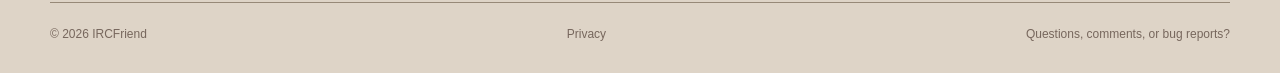
==== commit 6e73b062: "Upload IRCFriend website Add the approved local Home, Privacy, Features, and Support pages with thei" ====
--- a/index.html
+++ b/index.html
@@ -3,57 +3,76 @@
 <head>
   <meta charset="utf-8">
   <meta name="viewport" content="width=device-width, initial-scale=1">
-  <title>IRCFriend — Familiar chat for Mac</title>
-  <link rel="stylesheet" href="styles-v2.css">
+  <meta name="description" content="IRCFriend is a warm, familiar IRC client for Mac.">
+  <title>IRCFriend — Familiar Chat</title>
+  <link rel="stylesheet" href="home.css">
 </head>
-<body>
+<body id="top">
   <header class="site-header">
-    <a class="brand" href="index.html"><span>◎</span> IRCFriend</a>
+    <a class="brand" href="#top" aria-label="IRCFriend home">
+      <img class="brand-bubble brand-bubble-coral" src="images/title-bubble-coral.svg?v=muted" alt="">
+      <span>IRCFriend</span>
+      <img class="brand-bubble brand-bubble-gold" src="images/title-bubble-gold.svg?v=muted" alt="">
+    </a>
+
     <nav class="site-nav" aria-label="Main navigation">
-      <a href="index.html">Home</a>
-      <a href="#features">Features</a>
+      <a href="#top">Home</a>
+      <a href="features.html">Features</a>
+      <a href="privacy.html">Privacy</a>
       <a href="support.html">Support</a>
-      <a class="outline-button" href="#download">Download</a>
+      <a class="nav-button" href="#download">Coming soon</a>
     </nav>
   </header>
 
   <main>
-    <section class="intro-layout">
-      <div class="intro-copy">
-        <p class="eyebrow">IRC, made human</p>
-        <h1>Familiar<br>Chat</h1>
-        <p class="intro-description">
-          IRCFriend brings the warmth and familiarity of IRC to your Mac.
-          Connect with your communities, join conversations, and enjoy a calm,
-          private chat experience designed around the way people communicate.
+    <section class="hero" aria-labelledby="hero-title">
+      <div class="hero-copy">
+        <h1 id="hero-title">Familiar Chat</h1>
+        <p>
+          IRCFriend is designed to make IRC feel welcoming, familiar, and easy to use.
+          Enjoy a calm, thoughtfully designed chat experience that brings your favorite
+          communities directly to your Mac.
         </p>
-        <a class="primary-button" href="#download">Download for Mac <span>↗</span></a>
       </div>
 
-      <div class="chat-frame" aria-label="IRCFriend chat window preview"></div>
+      <figure class="hero-art">
+        <img src="images/chat-window-transparent-final.png" alt="IRCFriend chat window with an open channel area">
+      </figure>
     </section>
 
-    <section class="feature-section" id="features">
-      <p class="eyebrow">A better way to be online</p>
-      <h2>Conversation that feels like home.</h2>
-      <div class="feature-grid">
-        <article><h3>Stay in the room</h3><p>Keep conversations readable and welcoming, even when a channel gets busy.</p></article>
-        <article><h3>Know your people</h3><p>See who is around and move easily between the rooms that matter.</p></article>
-        <article><h3>Privacy by design</h3><p>Enjoy a focused Mac experience without unnecessary tracking or clutter.</p></article>
+    <section class="privacy-card" id="privacy" aria-labelledby="privacy-title">
+      <div class="privacy-image">
+        <div class="privacy-photo">
+          <img src="images/privacy-desk-crt.png" alt="IRCFriend chat and desk illustration">
+        </div>
+      </div>
+
+      <div class="privacy-copy">
+        <h2 id="privacy-title">Privacy by Design</h2>
+        <p>
+          We respect your privacy and treat your conversations with care. IRCFriend is
+          designed for trustworthy community interactions, with private chats remaining
+          under your control.
+        </p>
+        <a class="secondary-button" href="privacy.html">Learn about privacy</a>
       </div>
     </section>
 
-    <section class="download-section" id="download">
-      <p class="eyebrow">Come on in</p>
-      <h2>Your corner of the internet awaits.</h2>
-      <a class="light-button" href="#">Download for Mac <span>↗</span></a>
-      <small>Download link coming soon.</small>
+    <section class="download-note" id="download" aria-labelledby="download-title">
+      <div>
+        <h2 id="download-title">Download for Mac</h2>
+        <p>The IRCFriend Mac download will be available here after release.</p>
+      </div>
+      <div class="download-action">
+        <span class="primary-button is-disabled" role="status">Coming soon for Mac</span>
+      </div>
     </section>
   </main>
 
   <footer class="site-footer">
     <span>© 2026 IRCFriend</span>
-    <a href="support.html">Support &amp; Privacy</a>
+    <a href="privacy.html">Privacy</a>
+    <a href="support.html">Questions, comments, or bug reports?</a>
   </footer>
 </body>
 </html>
--- a/home.css
+++ b/home.css
@@ -0,0 +1,207 @@
+:root {
+  --page: #ded4c7;
+  --panel: #e9e1d9;
+  --ink: #3d241c;
+  --muted: #77675d;
+  --brown: #5d4d39;
+  --line: #66543e;
+  --gold: #c6a15b;
+  --gold-gray: #a79b83;
+  --privacy-coral: #e98170;
+  --coral: #e56b52;
+  --blue: #2bb4c2;
+  --bubble-green: #3e9b4b;
+  --orange: #d8792b;
+}
+
+* { box-sizing: border-box; }
+html { scroll-behavior: smooth; }
+body {
+  margin: 0;
+  background: var(--page);
+  color: var(--ink);
+  font-family: Arial, Helvetica, sans-serif;
+}
+img { display: block; max-width: 100%; }
+a { color: inherit; }
+
+.site-header {
+  width: min(1180px, calc(100% - 96px));
+  min-height: 74px;
+  margin: 0 auto;
+  display: flex;
+  align-items: center;
+  justify-content: space-between;
+  gap: 32px;
+  border-bottom: 1px solid rgba(93, 77, 57, .55);
+}
+.brand {
+  display: inline-flex;
+  align-items: center;
+  gap: 7px;
+  color: #203238;
+  font-size: 19px;
+  font-weight: 700;
+  letter-spacing: -.04em;
+  text-decoration: none;
+  white-space: nowrap;
+}
+.brand-bubble {
+  width: 36px;
+  height: 28px;
+  flex: 0 0 auto;
+  object-fit: contain;
+}
+.brand-bubble-coral { transform: translateY(5px); }
+.brand-bubble-gold { transform: translateY(-5px); }
+.site-nav { display: flex; align-items: center; gap: 26px; font-size: 12px; }
+.site-nav a { text-decoration: none; }
+.site-nav a:hover, .site-footer a:hover { text-decoration: underline; text-underline-offset: 4px; }
+.nav-button { padding: 11px 19px; border: 1px solid var(--ink); border-radius: 999px; }
+
+main { width: min(1180px, calc(100% - 96px)); margin: 0 auto; }
+.hero {
+  min-height: 760px;
+  display: grid;
+  grid-template-columns: minmax(260px, .8fr) minmax(0, 1.2fr);
+  align-items: start;
+  gap: 58px;
+  padding: 84px 0 76px;
+}
+.hero-copy { max-width: 420px; }
+h1, h2 { font-family: Baskerville, Georgia, "Times New Roman", serif; font-weight: 400; letter-spacing: -.045em; }
+h1 { margin: 0 0 46px; font-size: clamp(2.7rem, 4.4vw, 4.25rem); line-height: .98; }
+.hero-copy p {
+  max-width: 410px;
+  margin: 0;
+  color: var(--muted);
+  font-size: clamp(1rem, 1.6vw, 1.28rem);
+  line-height: 1.35;
+}
+.hero-art {
+  width: min(100%, 640px);
+  margin: 54px 0 0 auto;
+  transform: rotate(8deg);
+  transform-origin: center;
+  filter: drop-shadow(18px 24px 18px rgba(93, 77, 57, .18));
+}
+.hero-art img { width: 100%; opacity: .76; }
+
+.privacy-card {
+  display: grid;
+  grid-template-columns: 1fr 1fr;
+  min-height: 518px;
+  margin-bottom: 72px;
+  border: 1.5px solid var(--line);
+  background: var(--panel);
+  transform: rotate(-3deg);
+  transform-origin: center;
+  box-shadow: 16px 20px 0 rgba(93, 77, 57, .16);
+}
+.privacy-image {
+  display: flex;
+  align-items: center;
+  justify-content: center;
+  padding: 54px 72px;
+}
+.privacy-photo {
+  width: 100%;
+  border: 1px solid var(--privacy-coral);
+  border-radius: 24px;
+  overflow: hidden;
+  box-shadow:
+    0 0 0 2px var(--panel),
+    0 0 0 6px var(--gold-gray),
+    0 0 0 9px var(--brown);
+}
+.privacy-photo img {
+  width: 100%;
+  max-height: 420px;
+  object-fit: cover;
+  opacity: 1;
+}
+.privacy-copy {
+  display: flex;
+  flex-direction: column;
+  align-items: flex-start;
+  justify-content: center;
+  padding: 54px 58px;
+  border-left: 1px solid var(--line);
+}
+.privacy-copy h2 { margin: 0 0 28px; font-size: clamp(2.1rem, 4vw, 3.5rem); line-height: .98; }
+.privacy-copy p { max-width: 480px; margin: 0 0 32px; color: #302018; font-size: 1.06rem; line-height: 1.3; }
+.secondary-button {
+  display: inline-block;
+  padding: 12px 18px;
+  border: 1px solid var(--brown);
+  border-radius: 999px;
+  color: var(--brown);
+  font-size: .9rem;
+  text-decoration: none;
+}
+.secondary-button:hover { background: rgba(93, 77, 57, .08); }
+
+.download-note {
+  display: grid;
+  grid-template-columns: 1fr 1fr;
+  align-items: center;
+  gap: 30px;
+  padding: 34px 0 68px;
+  border-top: 1px solid rgba(93, 77, 57, .55);
+}
+.download-note h2 { margin: 0; font-size: clamp(2rem, 4vw, 3.1rem); }
+.download-note p { margin: 0; color: var(--muted); font-size: 1rem; }
+.download-action { justify-self: end; }
+.primary-button {
+  display: inline-flex;
+  align-items: center;
+  justify-content: center;
+  min-width: 206px;
+  padding: 15px 22px;
+  border-radius: 999px;
+  background: var(--brown);
+  color: var(--panel);
+  font-size: .95rem;
+  font-weight: 700;
+  text-align: center;
+  text-decoration: none;
+}
+.primary-button.is-disabled { opacity: .82; }
+.site-footer {
+  width: min(1180px, calc(100% - 96px));
+  margin: 0 auto;
+  display: flex;
+  justify-content: space-between;
+  gap: 24px;
+  padding: 24px 0 32px;
+  border-top: 1px solid rgba(93, 77, 57, .55);
+  color: var(--muted);
+  font-size: 12px;
+}
+.site-footer a { text-decoration: none; }
+
+@media (max-width: 820px) {
+  .site-header, main, .site-footer { width: min(100% - 40px, 600px); }
+  .site-header { min-height: 68px; }
+  .site-nav { gap: 14px; }
+  .hero { display: block; min-height: auto; padding: 62px 0 96px; }
+  .hero-copy { max-width: 520px; }
+  .hero-art { width: 94%; margin: 70px auto 18px; }
+  .privacy-card { grid-template-columns: 1fr; }
+  .privacy-copy { border-top: 1px solid var(--line); border-left: 0; }
+  .download-note { grid-template-columns: 1fr; }
+  .download-action { justify-self: start; }
+}
+@media (max-width: 520px) {
+  .site-header { flex-wrap: wrap; padding: 12px 0 10px; }
+  .brand { font-size: 17px; gap: 5px; }
+  .brand-bubble { width: 31px; height: 24px; }
+  .brand-bubble-coral { transform: translateY(4px); }
+  .brand-bubble-gold { transform: translateY(-4px); }
+  .site-nav { width: 100%; justify-content: space-between; gap: 8px; order: 3; font-size: 11px; }
+  .nav-button { padding: 9px 12px; }
+  .hero-art { width: 106%; margin-left: -3%; }
+  .privacy-image { padding: 28px; }
+  .privacy-copy { padding: 38px 28px; }
+  .site-footer { flex-direction: column; }
+}
